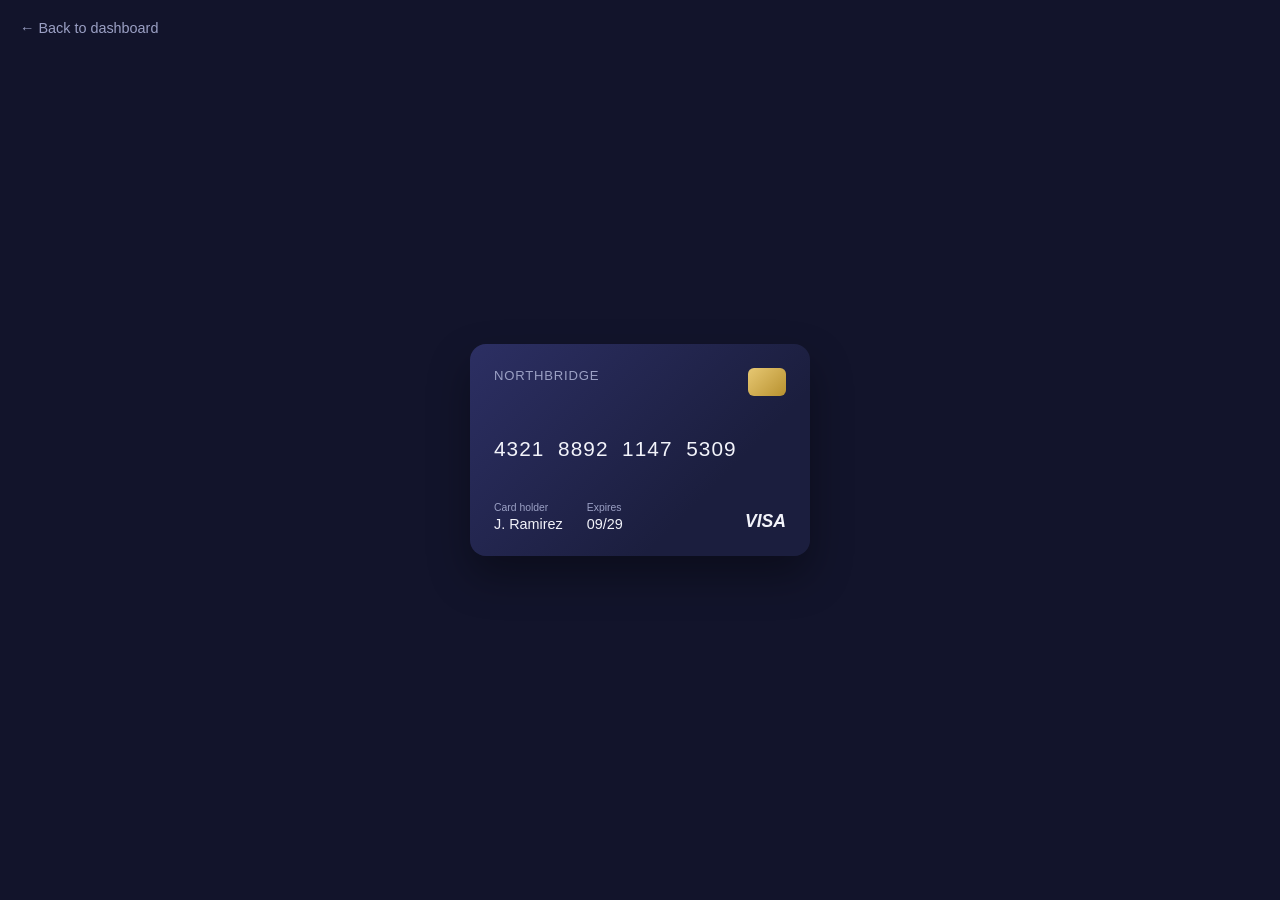
==== projects/credit-card/index.html @ a80fdc04 "Move dashboard to repository root Co-authored-by: Copilot <223556219+Copilot@users.noreply.github.co" ====
<!DOCTYPE html>
<html lang="en">
<head>
  <meta charset="UTF-8">
  <meta name="viewport" content="width=device-width, initial-scale=1.0">
  <title>Credit Card · My Mini Projects</title>
  <link rel="stylesheet" href="style.css">
</head>
<body>

  <a class="back-link" href="../../index.html">← Back to dashboard</a>

  <main class="wrap">
    <div class="card">
      <div class="row-top">
        <span class="bank">NORTHBRIDGE</span>
        <span class="chip"></span>
      </div>

      <div class="number">4321&nbsp;&nbsp;8892&nbsp;&nbsp;1147&nbsp;&nbsp;5309</div>

      <div class="row-bottom">
        <div>
          <span class="label">Card holder</span>
          <span class="value">J. Ramirez</span>
        </div>
        <div>
          <span class="label">Expires</span>
          <span class="value">09/29</span>
        </div>
        <span class="network">VISA</span>
      </div>
    </div>
  </main>

</body>
</html>
---- projects/credit-card/style.css ----
:root {
  --bg: #12142B;
  --text: #F2F3FA;
  --muted: #9BA0C4;
}

* { box-sizing: border-box; }

body {
  margin: 0;
  min-height: 100vh;
  background: var(--bg);
  color: var(--text);
  font-family: 'Inter', sans-serif;
  display: flex;
  align-items: center;
  justify-content: center;
  padding: 24px;
}

.back-link {
  position: fixed;
  top: 20px;
  left: 20px;
  color: var(--muted);
  text-decoration: none;
  font-size: 0.9rem;
}
.back-link:hover { color: #4ECDC4; }

.card {
  width: 340px;
  aspect-ratio: 16 / 10;
  border-radius: 16px;
  padding: 24px;
  background: linear-gradient(135deg, #2C2F63 0%, #1B1E3E 70%);
  box-shadow: 0 20px 40px rgba(0,0,0,0.35);
  display: flex;
  flex-direction: column;
  justify-content: space-between;
  font-family: 'Space Grotesk', sans-serif;
}

.row-top {
  display: flex;
  justify-content: space-between;
  align-items: flex-start;
}

.bank {
  font-size: 0.82rem;
  letter-spacing: 0.06em;
  color: var(--muted);
}

.chip {
  width: 38px;
  height: 28px;
  border-radius: 6px;
  background: linear-gradient(135deg, #E7C873, #B8912F);
}

.number {
  font-size: 1.3rem;
  letter-spacing: 0.05em;
}

.row-bottom {
  display: flex;
  align-items: flex-end;
  gap: 24px;
}

.row-bottom .label {
  display: block;
  font-size: 0.65rem;
  color: var(--muted);
  margin-bottom: 3px;
}

.row-bottom .value {
  display: block;
  font-size: 0.9rem;
}

.network {
  margin-left: auto;
  font-weight: 700;
  font-style: italic;
  font-size: 1.1rem;
}
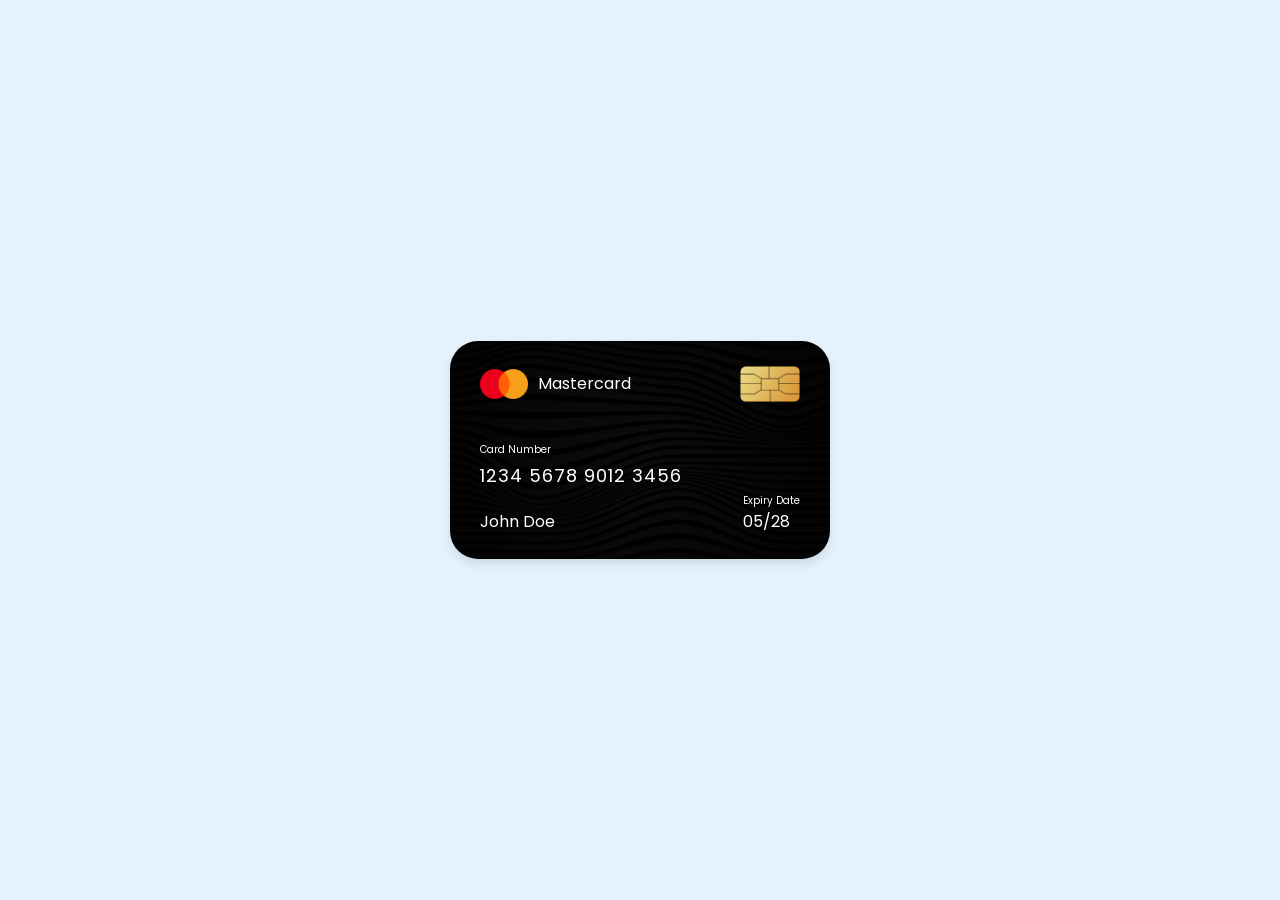
==== commit 721f1b0d: "Add new project" ====
--- a/projects/credit-card/index.html
+++ b/projects/credit-card/index.html
@@ -1,37 +1,35 @@
 <!DOCTYPE html>
 <html lang="en">
 <head>
-  <meta charset="UTF-8">
-  <meta name="viewport" content="width=device-width, initial-scale=1.0">
-  <title>Credit Card · My Mini Projects</title>
-  <link rel="stylesheet" href="style.css">
+    <meta charset="UTF-8">
+    <meta name="viewport" content="width=device-width, initial-scale=1.0">
+    <title>Credit Card Ui design</title>
+    <link rel="preconnect" href="https://fonts.googleapis.com">
+    <link rel="preconnect" href="https://fonts.gstatic.com" crossorigin>
+    <link href="https://fonts.googleapis.com/css2?family=Poppins:wght@400;500&display=swap" rel="stylesheet">
+    <link rel="stylesheet" href="styles.css">
 </head>
 <body>
+    <div class="container">
+        <header>
+            <span class="logo">
+                <img src="logo.png" alt="Mastercard logo">
+                <h5>Mastercard</h5>
+            </span>
+            <img src="chip.png" alt="Card chip" class="chip">
+        </header>
 
-  <a class="back-link" href="../../index.html">← Back to dashboard</a>
-
-  <main class="wrap">
-    <div class="card">
-      <div class="row-top">
-        <span class="bank">NORTHBRIDGE</span>
-        <span class="chip"></span>
-      </div>
-
-      <div class="number">4321&nbsp;&nbsp;8892&nbsp;&nbsp;1147&nbsp;&nbsp;5309</div>
-
-      <div class="row-bottom">
-        <div>
-          <span class="label">Card holder</span>
-          <span class="value">J. Ramirez</span>
+        <div class="card-details">
+            <div class="name-number">
+                <h6>Card Number</h6>
+                <h5 class="number">1234 5678 9012 3456</h5>
+                <h5 class="name">John Doe</h5>
+            </div>
+            <div class="valid-date">
+                <h6>Expiry Date</h6>
+                <h5>05/28</h5>
+            </div>
         </div>
-        <div>
-          <span class="label">Expires</span>
-          <span class="value">09/29</span>
-        </div>
-        <span class="network">VISA</span>
-      </div>
     </div>
-  </main>
-
 </body>
-</html>
+</html>
--- a/projects/credit-card/styles.css
+++ b/projects/credit-card/styles.css
@@ -0,0 +1,71 @@
+* {
+    margin: 0;
+    padding: 0;
+    box-sizing: border-box;
+    font-family: 'Poppins', sans-serif;
+}
+
+body {
+    min-height: 100vh;
+    display: flex;
+    justify-content: center;
+    align-items: center;
+    background: #e3f2fd;
+}
+
+.container {
+    position: relative;
+    width: min(100% - 32px, 380px);
+    padding: 25px 30px;
+    box-sizing: border-box;
+    border-radius: 28px;
+    background-image: url('bg.png');
+    background-size: cover;
+    background-position: center;
+    box-shadow: 0 5px 10px rgba(0, 0, 0, 0.1);
+}
+
+header,
+.logo {
+    display: flex;
+    align-items: center;
+    justify-content: space-between;
+}
+
+.logo img {
+    width: 48px;
+    margin-right: 10px;
+}
+
+header .chip {
+    width: 60px;
+}
+
+h5 {
+    color: #fff;
+    font-size: 16px;
+    font-weight: 400;
+}
+
+h6 {
+    color: #fff;
+    font-size: 10px;
+    font-weight: 400;
+}
+
+.container .card-details {
+    display: flex;
+    justify-content: space-between;
+    align-items: flex-end;
+    margin-top: 40px;
+}
+
+h5.number {
+    margin-top: 4px;
+    font-size: 18px;
+    letter-spacing: 1px;
+}
+
+h5.name {
+    margin-top: 20px;
+}
